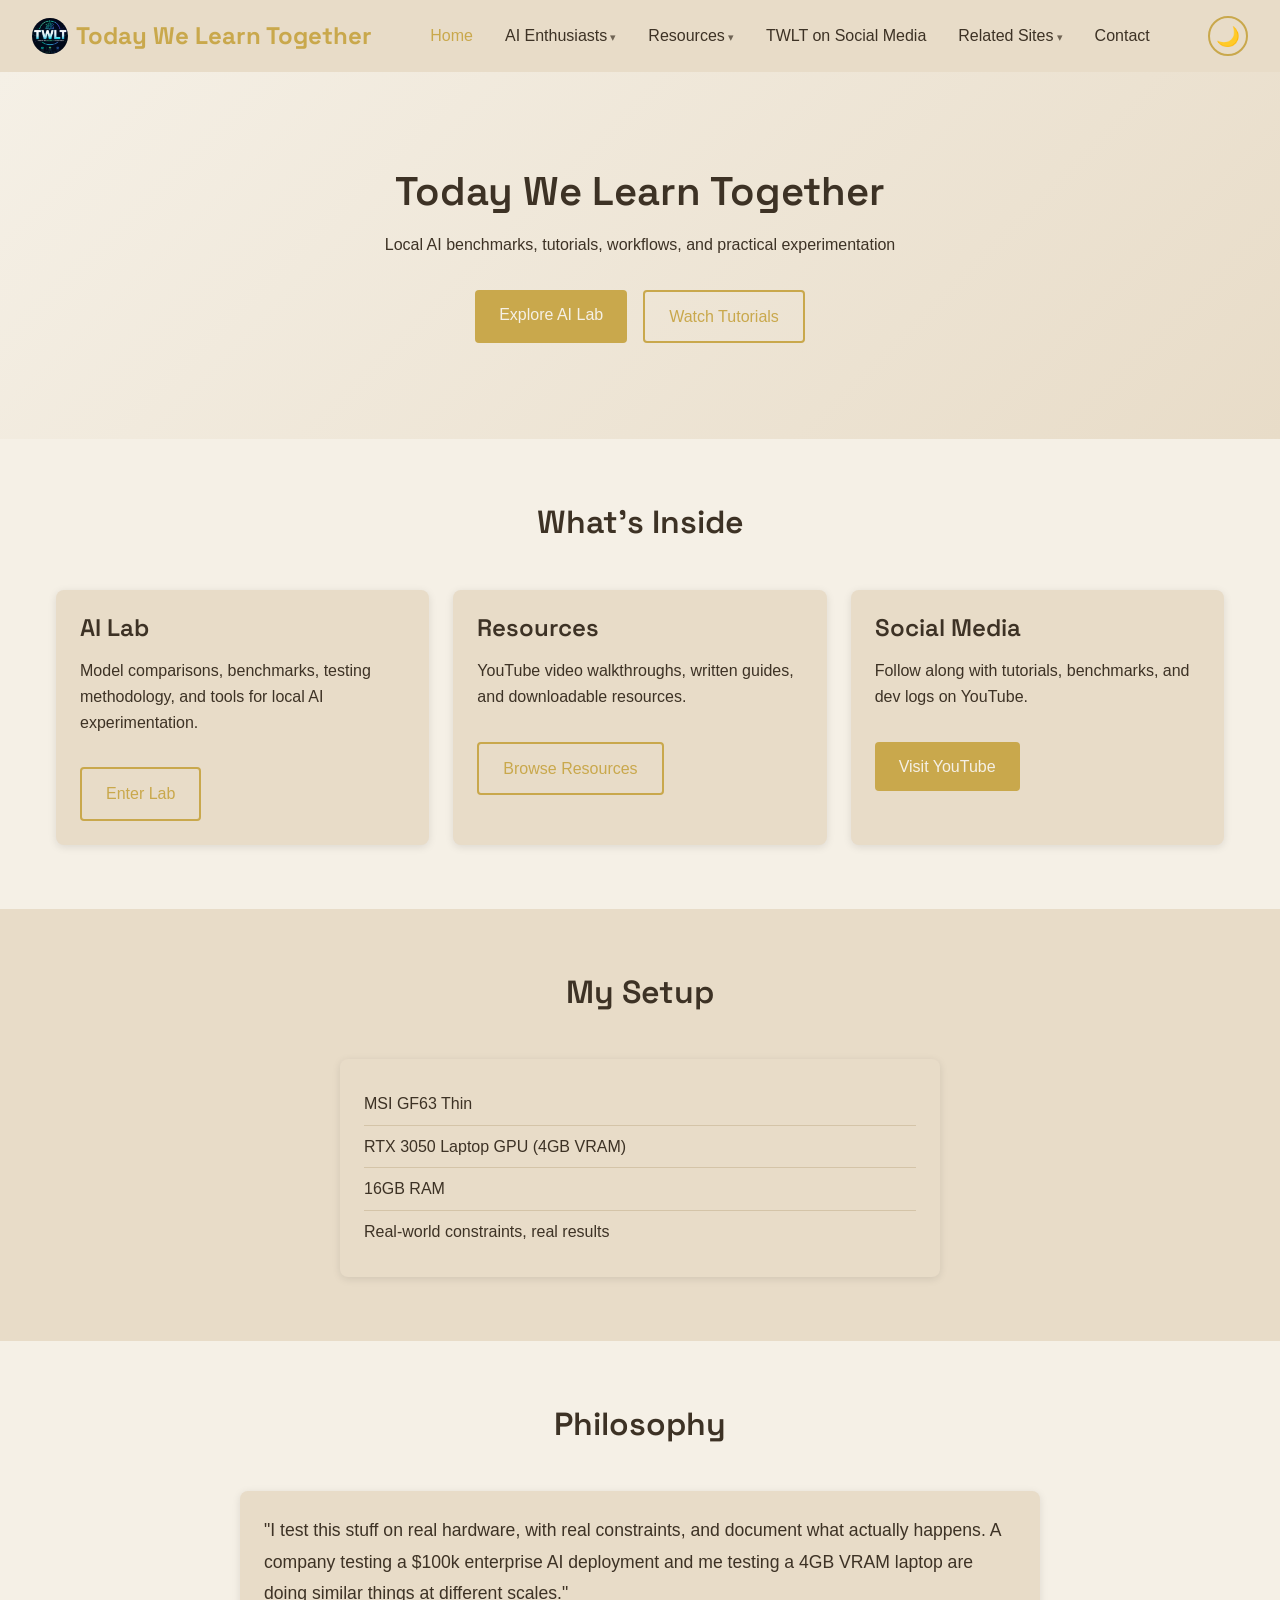
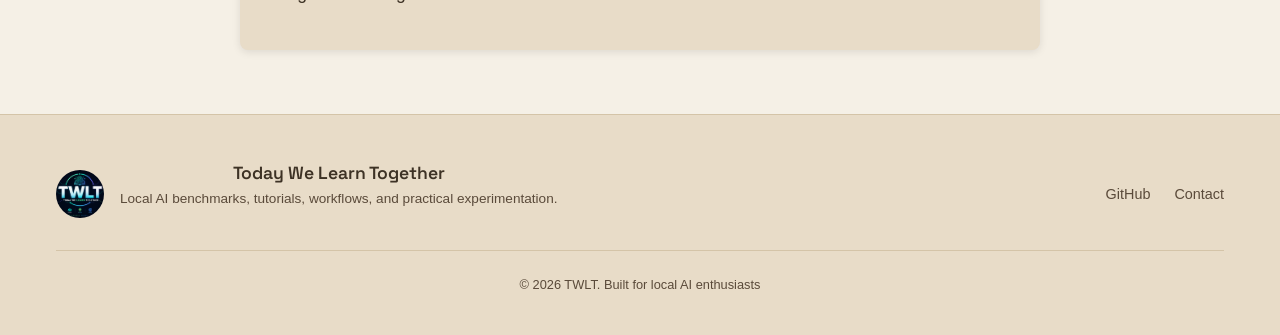
==== index.html @ fb03bf7e "First iteration" ====
<!DOCTYPE html>
<html lang="en">
<head>
    <meta charset="UTF-8">
    <meta name="viewport" content="width=device-width, initial-scale=1.0">
    <meta name="description" content="Today We Learn Together — Local AI benchmarks, tutorials, workflows, and practical experimentation.">
    <meta property="og:title" content="Today We Learn Together | Home">
    <meta property="og:description" content="Local AI benchmarks, tutorials, workflows, and practical experimentation.">
    <meta property="og:type" content="website">
    <meta name="twitter:card" content="summary_large_image">
    <meta name="twitter:title" content="Today We Learn Together | Home">
    <meta name="twitter:description" content="Local AI benchmarks, tutorials, workflows, and practical experimentation.">
    <title>Today We Learn Together | Home</title>
    <link rel="icon" type="image/x-icon" href="favicon.ico">
    <link rel="stylesheet" href="css/base.css">
    <link rel="stylesheet" href="css/themes.css">
    <link rel="stylesheet" href="css/components.css">
    <link rel="stylesheet" href="css/responsive.css">
    <link rel="stylesheet" href="css/dropdowns.css">
    <link rel="stylesheet" href="css/site.css">
</head>
<body>
    <header>
        <nav class="navbar">
            <a href="index.html" class="logo"><img src="TWLT_emblem.png" alt="" class="nav-emblem"> Today We Learn Together</a>
            <button class="nav-toggle" aria-label="Toggle navigation">
                <span></span><span></span><span></span>
            </button>
            <ul class="nav-links">
                <li><a href="index.html" class="active">Home</a></li>
                <li class="nav-item">
                    <a>AI Enthusiasts</a>
                    <ul class="dropdown-menu">
                        <li><a href="ai-lab.html">AI Lab</a></li>
                        <li><a href="ai-lab/model-comparisons.html">Model Comparisons</a></li>
                        <li><a href="ai-lab/standard-ai-evals.html">Standard AI Evals</a></li>
                        <li><a href="ai-lab/testing-methodology.html">Testing Methodology</a></li>
                        <li><a href="ai-lab/tools.html">Tools</a></li>
                    </ul>
                </li>
                <li class="nav-item">
                    <a>Resources</a>
                    <ul class="dropdown-menu">
                        <li><a href="resources/yt-walkthroughs.html">YT vid walkthroughs</a></li>
                        <li><a href="resources/guides.html">Guides w/o vids</a></li>
                        <li><a href="resources/downloads.html">Downloads</a></li>
                    </ul>
                </li>
                <li><a href="https://www.youtube.com/@TWLT-LocalAIEdition" target="_blank" rel="noopener">TWLT on Social Media</a></li>
                <li class="nav-item">
                    <a>Related Sites</a>
                    <ul class="dropdown-menu">
                        <li><a href="https://petalscroll-studios.github.io/richard-sees/index.html">Richard Sees</a></li>
                        <li><a href="https://petalscroll-studios.github.io/petalscroll-studios/index.html">Petalscroll Studios (CC's)</a></li>
                        <li><a href="other-content-creators.html">Other Content Creators</a></li>
                    </ul>
                </li>
                <li><a href="contact.html">Contact</a></li>
            </ul>
            <button class="theme-toggle" aria-label="Toggle theme">🌙</button>
        </nav>
    </header>

    <main>
        <section class="hero-featured">
            <div class="container">
                <h1>Today We Learn Together</h1>
                <p class="hero-subtitle">Local AI benchmarks, tutorials, workflows, and practical experimentation</p>
                <div class="hero-actions">
                    <a href="ai-lab.html" class="btn btn-primary">Explore AI Lab</a>
                    <a href="resources/yt-walkthroughs.html" class="btn btn-secondary">Watch Tutorials</a>
                </div>
            </div>
        </section>

        <section class="section">
            <div class="container">
                <h2 class="section-title">What's Inside</h2>
                <div class="grid-3">
                    <div class="card">
                        <h3>AI Lab</h3>
                        <p>Model comparisons, benchmarks, testing methodology, and tools for local AI experimentation.</p>
                        <a href="ai-lab.html" class="btn btn-secondary" style="margin-top: 1rem;">Enter Lab</a>
                    </div>
                    <div class="card">
                        <h3>Resources</h3>
                        <p>YouTube video walkthroughs, written guides, and downloadable resources.</p>
                        <a href="resources/yt-walkthroughs.html" class="btn btn-secondary" style="margin-top: 1rem;">Browse Resources</a>
                    </div>
                    <div class="card">
                        <h3>Social Media</h3>
                        <p>Follow along with tutorials, benchmarks, and dev logs on YouTube.</p>
                        <a href="https://www.youtube.com/@TWLT-LocalAIEdition" target="_blank" rel="noopener" class="btn btn-primary" style="margin-top: 1rem;">Visit YouTube</a>
                    </div>
                </div>
            </div>
        </section>

        <section class="section" style="background-color: var(--bg-secondary);">
            <div class="container">
                <h2 class="section-title">My Setup</h2>
                <div class="card" style="max-width: 600px; margin: 0 auto;">
                    <ul style="list-style: none; padding: 0;">
                        <li style="padding: 0.5rem 0; border-bottom: 1px solid var(--border-color);">MSI GF63 Thin</li>
                        <li style="padding: 0.5rem 0; border-bottom: 1px solid var(--border-color);">RTX 3050 Laptop GPU (4GB VRAM)</li>
                        <li style="padding: 0.5rem 0; border-bottom: 1px solid var(--border-color);">16GB RAM</li>
                        <li style="padding: 0.5rem 0;">Real-world constraints, real results</li>
                    </ul>
                </div>
            </div>
        </section>

        <section class="section">
            <div class="container">
                <h2 class="section-title">Philosophy</h2>
                <div class="card" style="max-width: 800px; margin: 0 auto;">
                    <p style="font-size: 1.1rem; line-height: 1.8;">"I test this stuff on real hardware, with real constraints, and document what actually happens. A company testing a $100k enterprise AI deployment and me testing a 4GB VRAM laptop are doing similar things at different scales."</p>
                </div>
            </div>
        </section>
    </main>

    <footer class="site-footer">
        <div class="container">
            <div class="footer-content">
                <div class="footer-brand">
                    <img src="TWLT_emblem.png" alt="TWLT emblem" class="footer-emblem">
                    <div class="footer-info">
                        <h3 class="footer-title">Today We Learn Together</h3>
                        <p class="footer-description">Local AI benchmarks, tutorials, workflows, and practical experimentation.</p>
                    </div>
                </div>
                <div class="footer-links">
                    <a href="#">GitHub</a>
                    <a href="contact.html">Contact</a>
                </div>
            </div>
            <div class="footer-bottom">
                <p>&copy; 2026 TWLT. Built for local AI enthusiasts</p>
            </div>
        </div>
    </footer>

    <script src="js/theme.js"></script>
    <script src="js/nav.js"></script>
</body>
</html>
---- css/base.css ----
/* base.css */
*, *::before, *::after {
    box-sizing: border-box;
    margin: 0;
    padding: 0;
}

html {
    font-size: 16px;
    scroll-behavior: smooth;
}

body {
    font-family: 'Inter', -apple-system, BlinkMacSystemFont, 'Segoe UI', Roboto, sans-serif;
    line-height: 1.6;
    min-height: 100vh;
    display: flex;
    flex-direction: column;
    background-color: var(--bg-primary);
    color: var(--text-primary);
}

a {
    color: var(--accent-primary);
    text-decoration: none;
    transition: color 0.3s ease;
}

a:hover {
    color: var(--accent-secondary);
}

img {
    max-width: 100%;
    height: auto;
}

.container {
    width: 100%;
    max-width: 1200px;
    margin: 0 auto;
    padding: 0 1rem;
}

/* Typography */
h1, h2, h3, h4, h5, h6 {
    font-weight: 600;
    line-height: 1.2;
    margin-bottom: 1rem;
}

h1 { font-size: 2.5rem; }
h2 { font-size: 2rem; }
h3 { font-size: 1.5rem; }
h4 { font-size: 1.25rem; }

p {
    margin-bottom: 1rem;
}

/* Navigation */
.navbar {
    display: flex;
    justify-content: space-between;
    align-items: center;
    padding: 1rem 2rem;
    background-color: var(--bg-secondary);
    position: sticky;
    top: 0;
    z-index: 100;
}

.logo {
    font-size: 1.5rem;
    font-weight: 700;
    color: var(--accent-primary);
}

.nav-links {
    display: flex;
    list-style: none;
    gap: 2rem;
}

.nav-links a {
    color: var(--text-primary);
    font-weight: 500;
}

.nav-links a:hover,
.nav-links a.active {
    color: var(--accent-primary);
}

.nav-toggle {
    display: none;
    flex-direction: column;
    gap: 5px;
    background: none;
    border: none;
    cursor: pointer;
}

.nav-toggle span {
    width: 25px;
    height: 3px;
    background-color: var(--text-primary);
    transition: 0.3s;
}

.theme-toggle {
    background: none;
    border: 2px solid var(--accent-primary);
    border-radius: 50%;
    width: 40px;
    height: 40px;
    font-size: 1.2rem;
    cursor: pointer;
    transition: all 0.3s ease;
}

.theme-toggle:hover {
    background-color: var(--accent-primary);
    color: var(--bg-primary);
}

/* Hero Section */
.hero {
    padding: 4rem 2rem;
    text-align: center;
    background: linear-gradient(135deg, var(--bg-primary), var(--bg-secondary));
}

.hero h1 {
    margin-bottom: 1rem;
}

.hero p {
    font-size: 1.25rem;
    opacity: 0.9;
}

/* Footer */
footer {
    margin-top: auto;
    padding: 2rem;
    text-align: center;
    background-color: var(--bg-secondary);
}

/* Mobile Responsive */
@media (max-width: 768px) {
    .nav-toggle {
        display: flex;
    }
    
    .nav-links {
        position: fixed;
        top: 70px;
        left: 0;
        right: 0;
        background-color: var(--bg-secondary);
        flex-direction: column;
        align-items: center;
        padding: 2rem;
        gap: 1.5rem;
        transform: translateY(-100%);
        opacity: 0;
        visibility: hidden;
        transition: all 0.3s ease;
    }
    
    .nav-links.active {
        transform: translateY(0);
        opacity: 1;
        visibility: visible;
    }
    
    h1 { font-size: 2rem; }
    h2 { font-size: 1.5rem; }
}
---- css/themes.css ----
/* themes.css */
:root {
    /* Hybrid Scroll (default for light mode) */
    --bg-primary: #f5f0e6;
    --bg-secondary: #e8dcc8;
    --accent-primary: #c9a84c;
    --accent-secondary: #b8860b;
    --text-primary: #3d3225;
    --text-secondary: #5a4a3a;
    --border-color: #d4c4a8;
    --shadow-color: rgba(0, 0, 0, 0.1);
}

[data-theme="dark"] {
    /* Dark Fantasy */
    --bg-primary: #0f0f23;
    --bg-secondary: #1a1a2e;
    --accent-primary: #9b59b6;
    --accent-secondary: #8e44ad;
    --text-primary: #e0e0e0;
    --text-secondary: #b0b0b0;
    --border-color: #3a3a5c;
    --shadow-color: rgba(0, 0, 0, 0.3);
}

@media (prefers-color-scheme: dark) {
    :root:not([data-theme="light"]) {
        --bg-primary: #0f0f23;
        --bg-secondary: #1a1a2e;
        --accent-primary: #9b59b6;
        --accent-secondary: #8e44ad;
        --text-primary: #e0e0e0;
        --text-secondary: #b0b0b0;
        --border-color: #3a3a5c;
        --shadow-color: rgba(0, 0, 0, 0.3);
    }
}
---- css/components.css ----
/* components.css */
/* Cards */
.card {
    background-color: var(--bg-secondary);
    border-radius: 8px;
    padding: 1.5rem;
    box-shadow: 0 2px 8px var(--shadow-color);
    transition: transform 0.3s ease, box-shadow 0.3s ease;
}

.card:hover {
    transform: translateY(-4px);
    box-shadow: 0 4px 16px var(--shadow-color);
}

/* Sections */
.section {
    padding: 4rem 2rem;
}

.section-title {
    text-align: center;
    margin-bottom: 3rem;
}

/* Grid layouts */
.grid-2 {
    display: grid;
    grid-template-columns: repeat(auto-fit, minmax(300px, 1fr));
    gap: 2rem;
}

.grid-3 {
    display: grid;
    grid-template-columns: repeat(auto-fit, minmax(250px, 1fr));
    gap: 1.5rem;
}

/* Buttons */
.btn {
    display: inline-block;
    padding: 0.75rem 1.5rem;
    border-radius: 4px;
    font-weight: 500;
    text-align: center;
    transition: all 0.3s ease;
    cursor: pointer;
}

.btn-primary {
    background-color: var(--accent-primary);
    color: var(--bg-primary);
    border: none;
}

.btn-primary:hover {
    background-color: var(--accent-secondary);
    color: var(--bg-primary);
}

.btn-secondary {
    background-color: transparent;
    color: var(--accent-primary);
    border: 2px solid var(--accent-primary);
}

.btn-secondary:hover {
    background-color: var(--accent-primary);
    color: var(--bg-primary);
}

/* Hero variants */
.hero-featured {
    padding: 6rem 2rem;
    text-align: center;
    background: linear-gradient(135deg, var(--bg-primary) 0%, var(--bg-secondary) 100%);
    position: relative;
    overflow: hidden;
}

.hero-actions {
    display: flex;
    gap: 1rem;
    justify-content: center;
    margin-top: 2rem;
}

/* Featured game card */
.featured-game {
    display: grid;
    grid-template-columns: 1fr 1fr;
    gap: 3rem;
    align-items: center;
    padding: 3rem;
}

@media (max-width: 768px) {
    .featured-game {
        grid-template-columns: 1fr;
        text-align: center;
    }
}

/* Stats */
.stats {
    display: flex;
    justify-content: center;
    gap: 3rem;
    flex-wrap: wrap;
    padding: 2rem;
}

.stat {
    text-align: center;
}

.stat-number {
    font-size: 2.5rem;
    font-weight: 700;
    color: var(--accent-primary);
}

.stat-label {
    font-size: 0.9rem;
    color: var(--text-secondary);
    text-transform: uppercase;
    letter-spacing: 1px;
}

/* Social links */
.social-links {
    display: flex;
    justify-content: center;
    gap: 1.5rem;
    margin-top: 2rem;
}

.social-links a {
    display: flex;
    align-items: center;
    justify-content: center;
    width: 50px;
    height: 50px;
    border-radius: 50%;
    background-color: var(--bg-secondary);
    color: var(--text-primary);
    font-size: 1.5rem;
    transition: all 0.3s ease;
}

.social-links a:hover {
    background-color: var(--accent-primary);
    color: var(--bg-primary);
    transform: scale(1.1);
}

/* Footer */
.site-footer {
    margin-top: auto;
    padding: 3rem 0 1.5rem;
    border-top: 1px solid var(--border-color);
    background-color: var(--bg-secondary);
}

.footer-content {
    display: flex;
    justify-content: space-between;
    align-items: center;
    flex-wrap: wrap;
    gap: 2rem;
    margin-bottom: 1.5rem;
}

.footer-brand {
    display: flex;
    align-items: center;
    gap: 1rem;
}

.footer-emblem {
    width: 48px;
    height: 48px;
    border-radius: 50%;
    object-fit: cover;
}

.footer-title {
    font-size: 1.1rem;
    margin-bottom: 0.25rem;
}

.footer-description {
    font-size: 0.85rem;
    color: var(--text-secondary);
}

.footer-links {
    display: flex;
    gap: 1.5rem;
}

.footer-links a {
    color: var(--text-secondary);
    font-size: 0.9rem;
}

.footer-links a:hover {
    color: var(--accent-primary);
}

.footer-bottom {
    text-align: center;
    padding-top: 1.5rem;
    border-top: 1px solid var(--border-color);
    font-size: 0.8rem;
    color: var(--text-secondary);
}

@media (max-width: 768px) {
    .footer-content {
        flex-direction: column;
        text-align: center;
    }
    .footer-brand {
        flex-direction: column;
    }
}
---- css/responsive.css ----
/* responsive.css */

/* Tablet */
@media (max-width: 992px) {
    .featured-game {
        grid-template-columns: 1fr;
        text-align: center;
    }
    
    .stats {
        gap: 2rem;
    }
    
    .game-info {
        grid-template-columns: 1fr;
    }
}

/* Mobile */
@media (max-width: 768px) {
    h1 { font-size: 2rem; }
    h2 { font-size: 1.5rem; }
    
    .section {
        padding: 3rem 1rem;
    }
    
    .hero-featured {
        padding: 4rem 1rem;
    }
    
    .grid-2, .grid-3 {
        grid-template-columns: 1fr;
    }
}

/* Small Mobile */
@media (max-width: 480px) {
    .navbar {
        padding: 1rem;
    }
    
    .logo {
        font-size: 1.25rem;
    }
    
    .btn {
        padding: 0.5rem 1rem;
        font-size: 0.9rem;
    }
    
    .hero h1 {
        font-size: 1.75rem;
    }
    
    .hero p {
        font-size: 1rem;
    }
    
    .social-links a {
        width: 40px;
        height: 40px;
        font-size: 1.2rem;
    }
    
    .featured-game {
        padding: 1.5rem;
    }
}
---- css/dropdowns.css ----
/* dropdowns.css - Navigation dropdown styles */

/* Dropdown container */
.nav-item {
    position: relative;
}

/* Dropdown toggle - items with dropdowns */
.nav-item > a::after {
    content: ' ▾';
    font-size: 0.7em;
    opacity: 0.7;
}

/* Dropdown menu */
.dropdown-menu {
    display: none;
    position: absolute;
    top: 100%;
    left: 0;
    min-width: 200px;
    background: var(--bg-secondary);
    border-radius: 4px;
    box-shadow: 0 4px 16px var(--shadow-color);
    z-index: 1000;
    list-style: none;
    padding: 0.5rem 0;
    margin: 0;
}

/* Show dropdown on hover/focus */
.nav-item:hover > .dropdown-menu,
.nav-item:focus-within > .dropdown-menu {
    display: block;
}

/* Dropdown items */
.dropdown-menu li a {
    display: block;
    padding: 0.75rem 1.5rem;
    color: var(--text-primary);
    text-decoration: none;
    transition: background 0.2s ease;
}

.dropdown-menu li a:hover {
    background: var(--bg-primary);
    color: var(--accent-primary);
}

/* Mobile adjustments */
@media (max-width: 768px) {
    .dropdown-menu {
        position: static;
        box-shadow: none;
        background: var(--bg-primary);
        padding-left: 1rem;
    }

    .nav-item > a::after {
        content: ' +';
    }

    .nav-item.open > a::after {
        content: ' −';
    }

    .nav-item.open > .dropdown-menu {
        display: block;
    }
}
---- css/site.css ----
/* site.css — TWLT specific */
@import url('https://fonts.googleapis.com/css2?family=Space+Grotesk:wght@400;500;600;700&display=swap');

h1, h2, h3, h4, h5, h6 {
    font-family: 'Space Grotesk', sans-serif;
}

.logo {
    font-family: 'Space Grotesk', sans-serif;
}

/* Nav emblem styling */
.logo {
    display: flex;
    align-items: center;
    gap: 0.5rem;
}

.nav-emblem {
    width: 36px;
    height: 36px;
    border-radius: 50%;
    object-fit: cover;
}
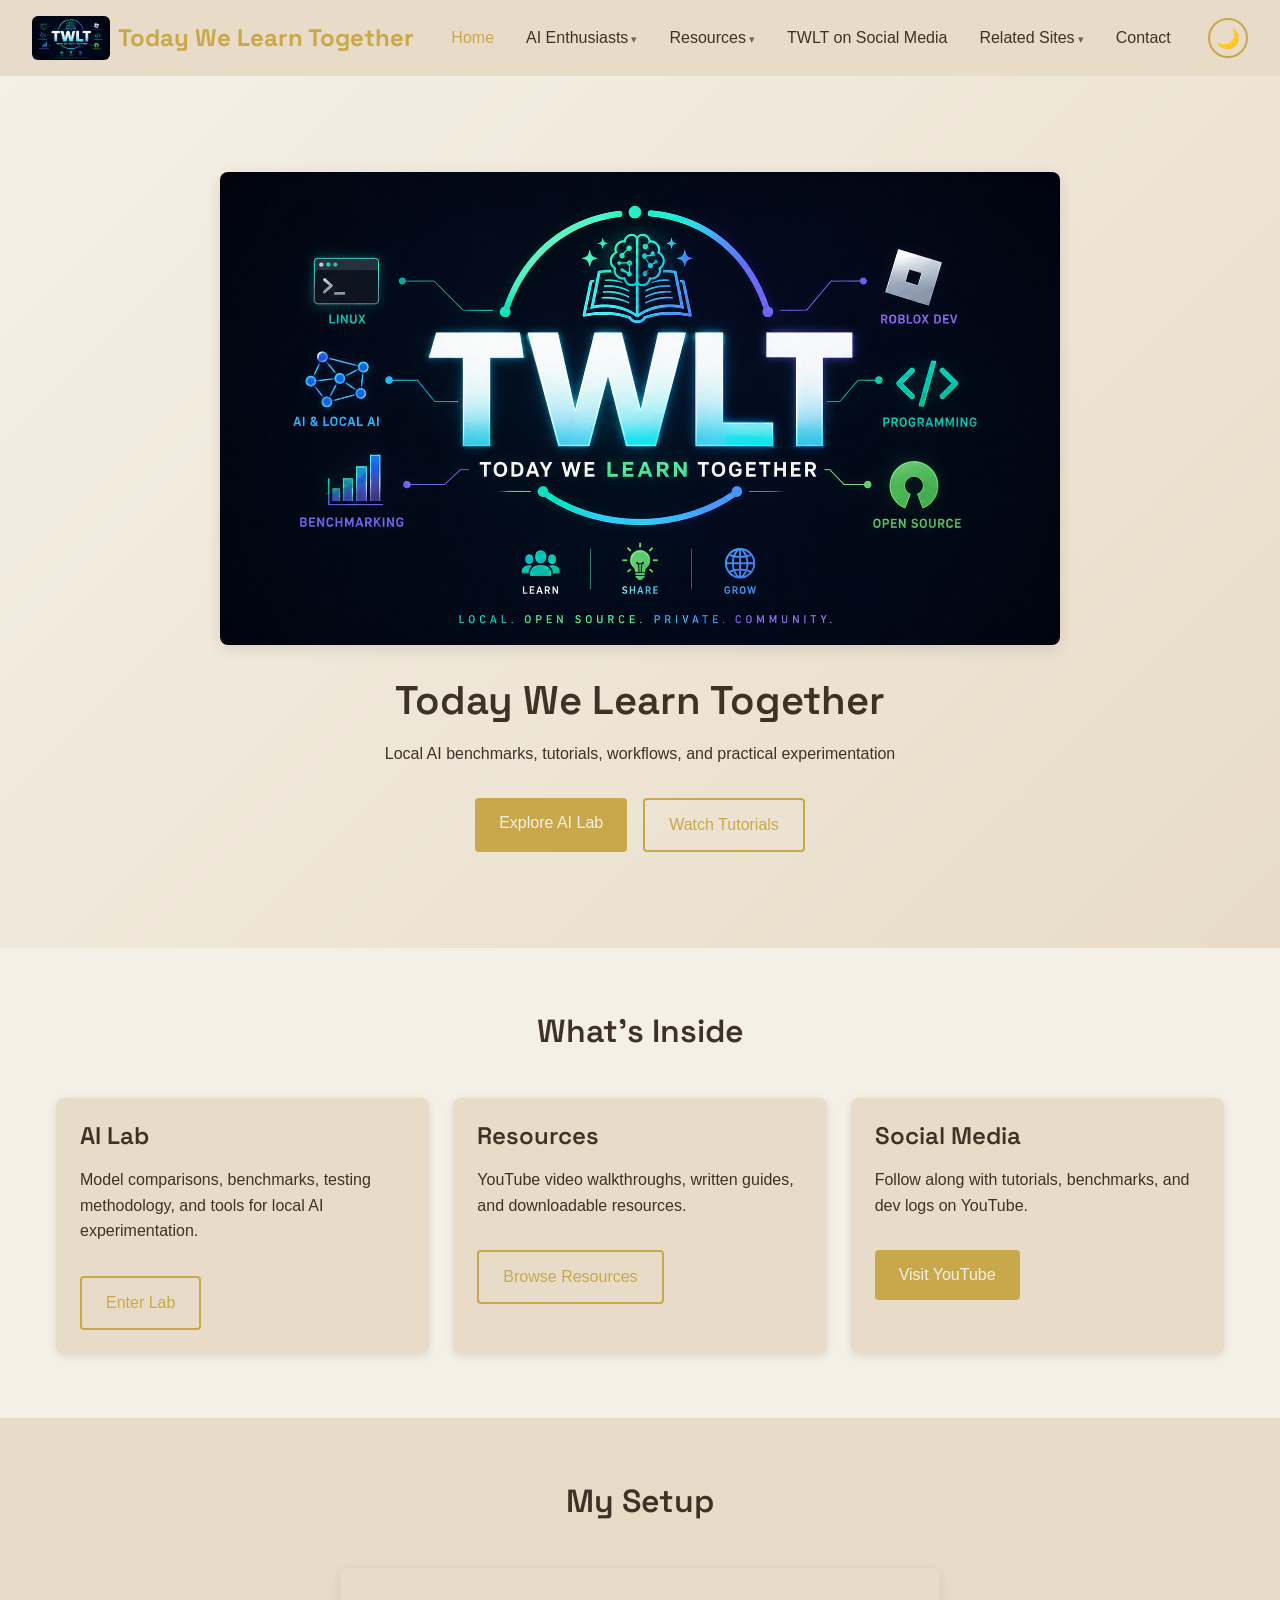
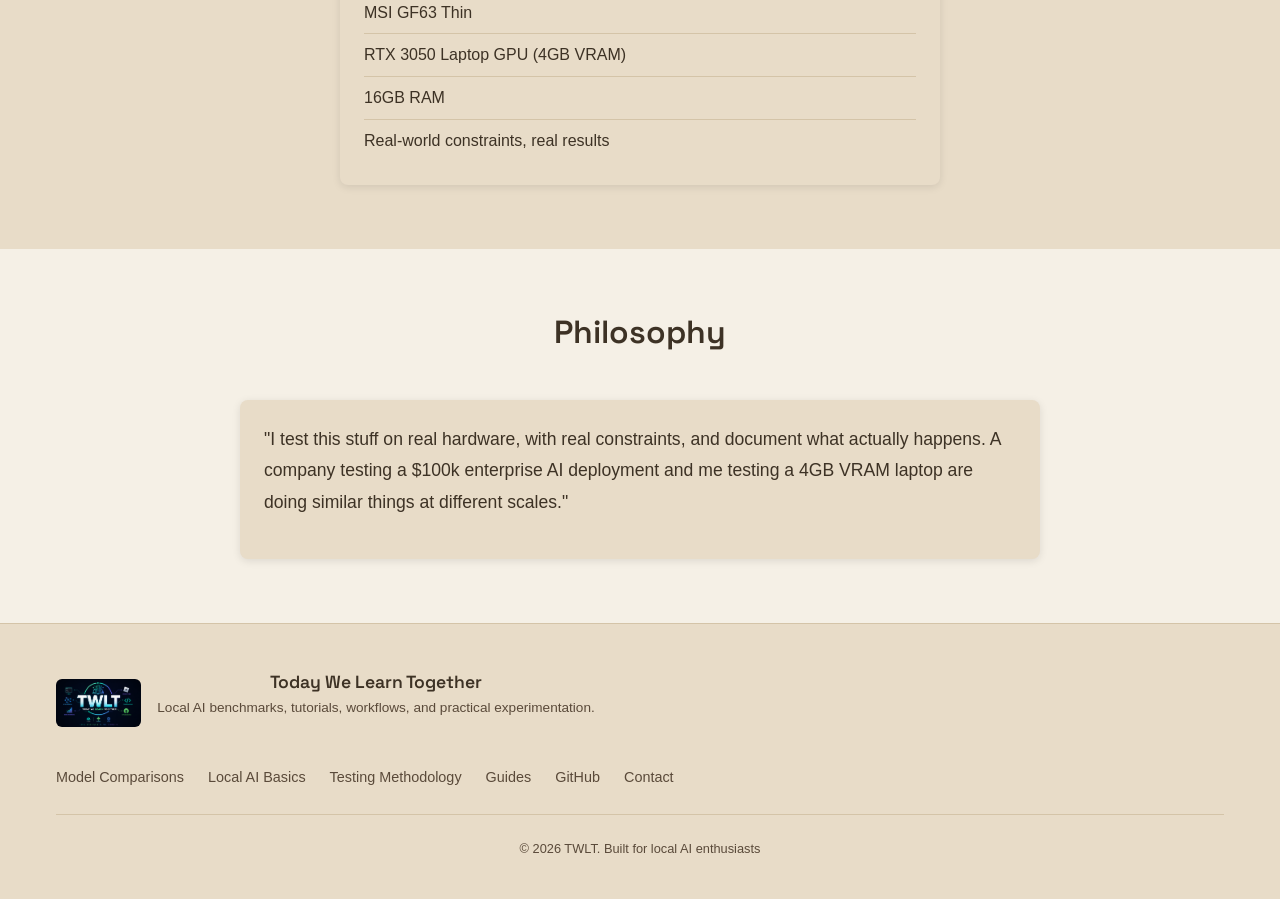
==== commit e6d6ccd6: "Add local AI basics and homepage banner polish" ====
--- a/index.html
+++ b/index.html
@@ -7,6 +7,7 @@
     <meta property="og:title" content="Today We Learn Together | Home">
     <meta property="og:description" content="Local AI benchmarks, tutorials, workflows, and practical experimentation.">
     <meta property="og:type" content="website">
+    <meta property="og:image" content="https://twlt-today-we-learn-together.github.io/mainsite/TWLT_emblem.png">
     <meta name="twitter:card" content="summary_large_image">
     <meta name="twitter:title" content="Today We Learn Together | Home">
     <meta name="twitter:description" content="Local AI benchmarks, tutorials, workflows, and practical experimentation.">
@@ -33,6 +34,7 @@
                     <ul class="dropdown-menu">
                         <li><a href="ai-lab.html">AI Lab</a></li>
                         <li><a href="ai-lab/model-comparisons.html">Model Comparisons</a></li>
+                        <li><a href="ai-lab/local-ai-basics.html">Local AI Basics</a></li>
                         <li><a href="ai-lab/standard-ai-evals.html">Standard AI Evals</a></li>
                         <li><a href="ai-lab/testing-methodology.html">Testing Methodology</a></li>
                         <li><a href="ai-lab/tools.html">Tools</a></li>
@@ -50,8 +52,8 @@
                 <li class="nav-item">
                     <a>Related Sites</a>
                     <ul class="dropdown-menu">
-                        <li><a href="https://petalscroll-studios.github.io/richard-sees/index.html">Richard Sees</a></li>
-                        <li><a href="https://petalscroll-studios.github.io/petalscroll-studios/index.html">Petalscroll Studios (CC's)</a></li>
+                        <li><a href="https://richard-sees.github.io/mainsite/index.html">Richard Sees</a></li>
+                        <li><a href="https://petalscroll-studios.github.io/mainsite/index.html">PetalScroll Studios (CC's)</a></li>
                         <li><a href="other-content-creators.html">Other Content Creators</a></li>
                     </ul>
                 </li>
@@ -64,6 +66,7 @@
     <main>
         <section class="hero-featured">
             <div class="container">
+                <img src="TWLT_emblem.png" alt="Today We Learn Together banner" class="hero-brand-media hero-brand-media--wide">
                 <h1>Today We Learn Together</h1>
                 <p class="hero-subtitle">Local AI benchmarks, tutorials, workflows, and practical experimentation</p>
                 <div class="hero-actions">
@@ -131,7 +134,11 @@
                     </div>
                 </div>
                 <div class="footer-links">
-                    <a href="#">GitHub</a>
+                    <a href="ai-lab/model-comparisons.html">Model Comparisons</a>
+                    <a href="ai-lab/local-ai-basics.html">Local AI Basics</a>
+                    <a href="ai-lab/testing-methodology.html">Testing Methodology</a>
+                    <a href="resources/guides.html">Guides</a>
+                    <a href="https://github.com/twlt-today-we-learn-together">GitHub</a>
                     <a href="contact.html">Contact</a>
                 </div>
             </div>
--- a/css/base.css
+++ b/css/base.css
@@ -179,3 +179,11 @@
     h1 { font-size: 2rem; }
     h2 { font-size: 1.5rem; }
 }
+
+/* Keyboard focus visibility (2026-07-09 polish pass — this file is
+   shared: keep byte-identical across all three sites) */
+a:focus-visible,
+button:focus-visible {
+    outline: 2px solid currentColor;
+    outline-offset: 2px;
+}
--- a/css/components.css
+++ b/css/components.css
@@ -78,6 +78,31 @@
     overflow: hidden;
 }
 
+.hero-brand-media {
+    display: block;
+    height: auto;
+    object-fit: contain;
+    margin: 0 auto 2rem;
+}
+
+.hero-brand-media--wide {
+    width: 100%;
+    max-width: 840px;
+    border-radius: 8px;
+    background-color: var(--bg-secondary);
+    box-shadow: 0 4px 16px var(--shadow-color);
+}
+
+.hero-brand-media--emblem {
+    width: min(100%, 390px);
+    max-width: 390px;
+    padding: 1rem;
+    border: 1px solid var(--border-color);
+    border-radius: 8px;
+    background-color: var(--bg-secondary);
+    box-shadow: 0 4px 16px var(--shadow-color);
+}
+
 .hero-actions {
     display: flex;
     gap: 1rem;
@@ -95,6 +120,10 @@
 }
 
 @media (max-width: 768px) {
+    .hero-brand-media--emblem {
+        padding: 0.75rem;
+    }
+
     .featured-game {
         grid-template-columns: 1fr;
         text-align: center;
--- a/css/site.css
+++ b/css/site.css
@@ -17,8 +17,21 @@
 }
 
 .nav-emblem {
-    width: 36px;
-    height: 36px;
-    border-radius: 50%;
-    object-fit: cover;
+    /* The TWLT emblem is a wide banner (~16:9): a circular crop
+       shows only an unreadable center sliver. Show the full wordmark
+       at nav height with softened corners instead. */
+    width: auto;
+    height: 44px;
+    max-width: 88px;
+    border-radius: 6px;
+    object-fit: contain;
 }
+
+/* Same banner-shape problem in the footer: override the shared
+   48px circle (components.css) with a full-width treatment. */
+.footer-emblem {
+    width: auto;
+    height: 48px;
+    border-radius: 6px;
+    object-fit: contain;
+}
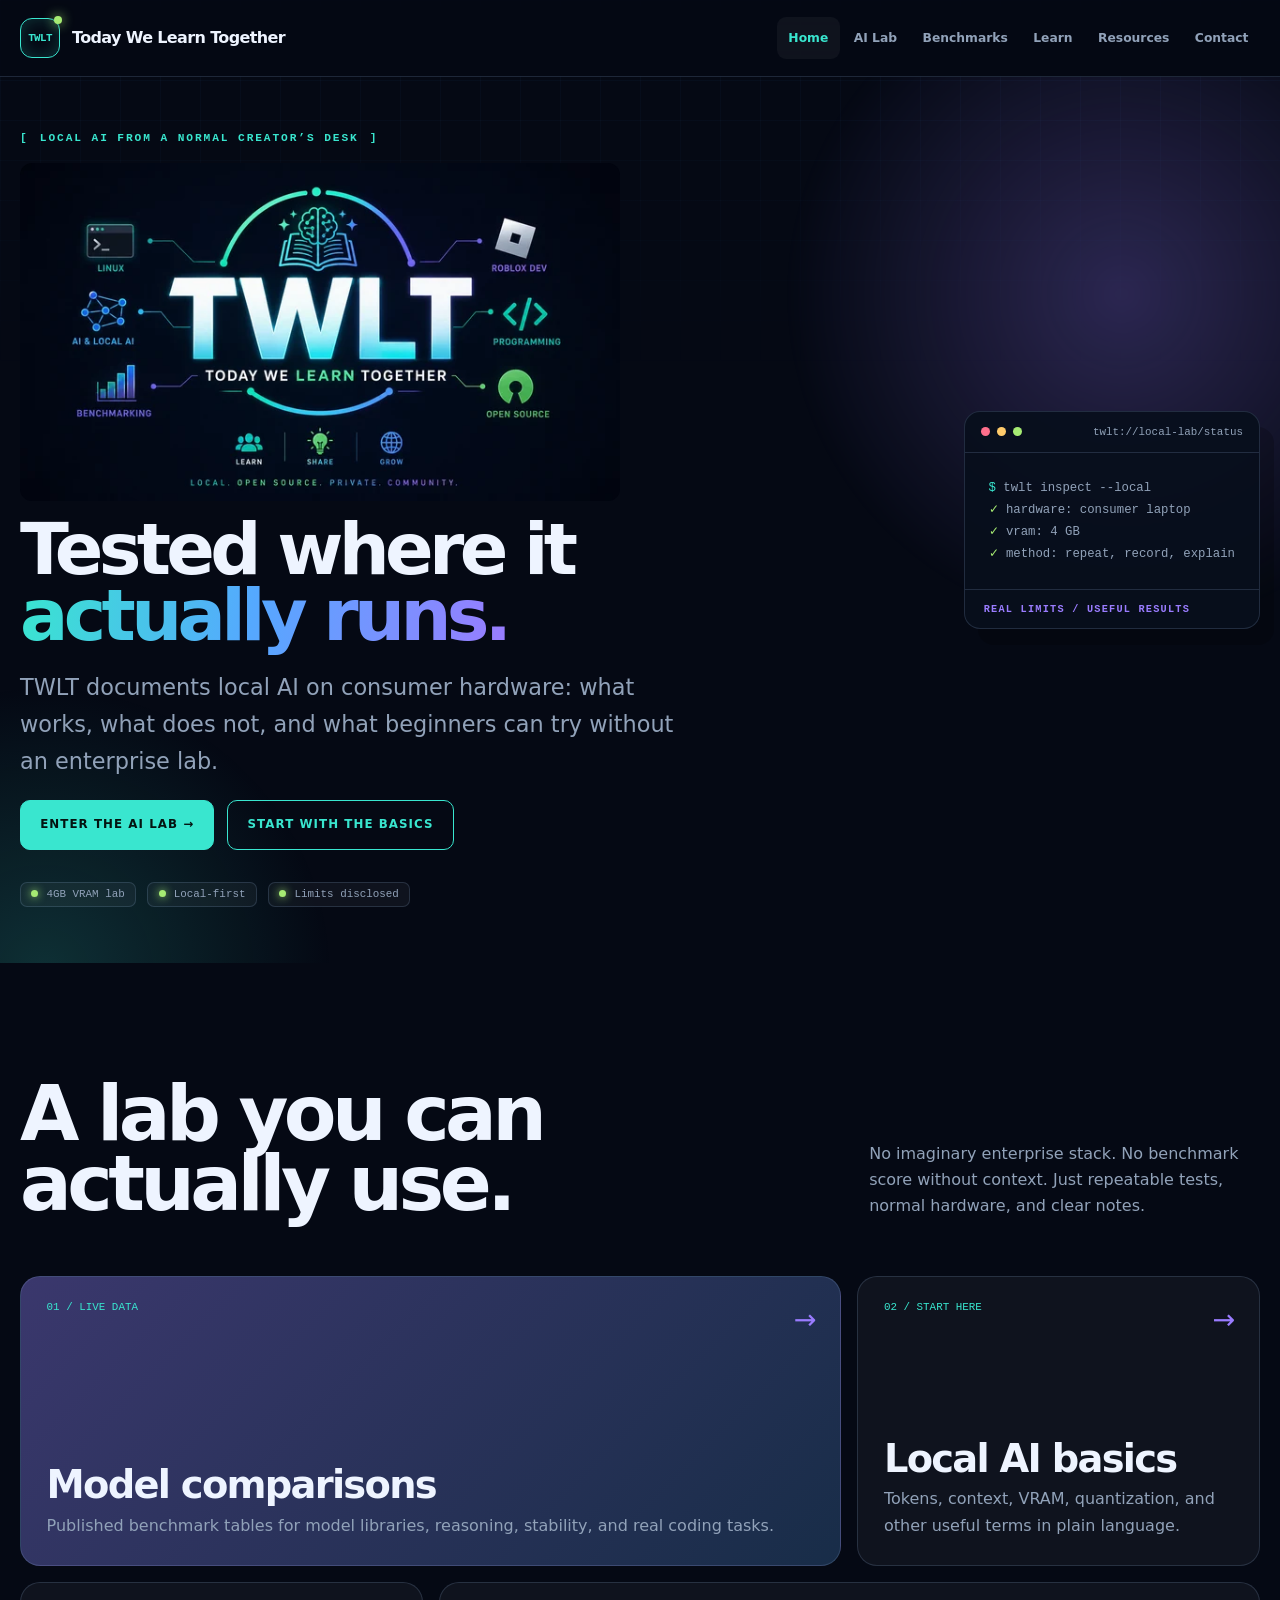
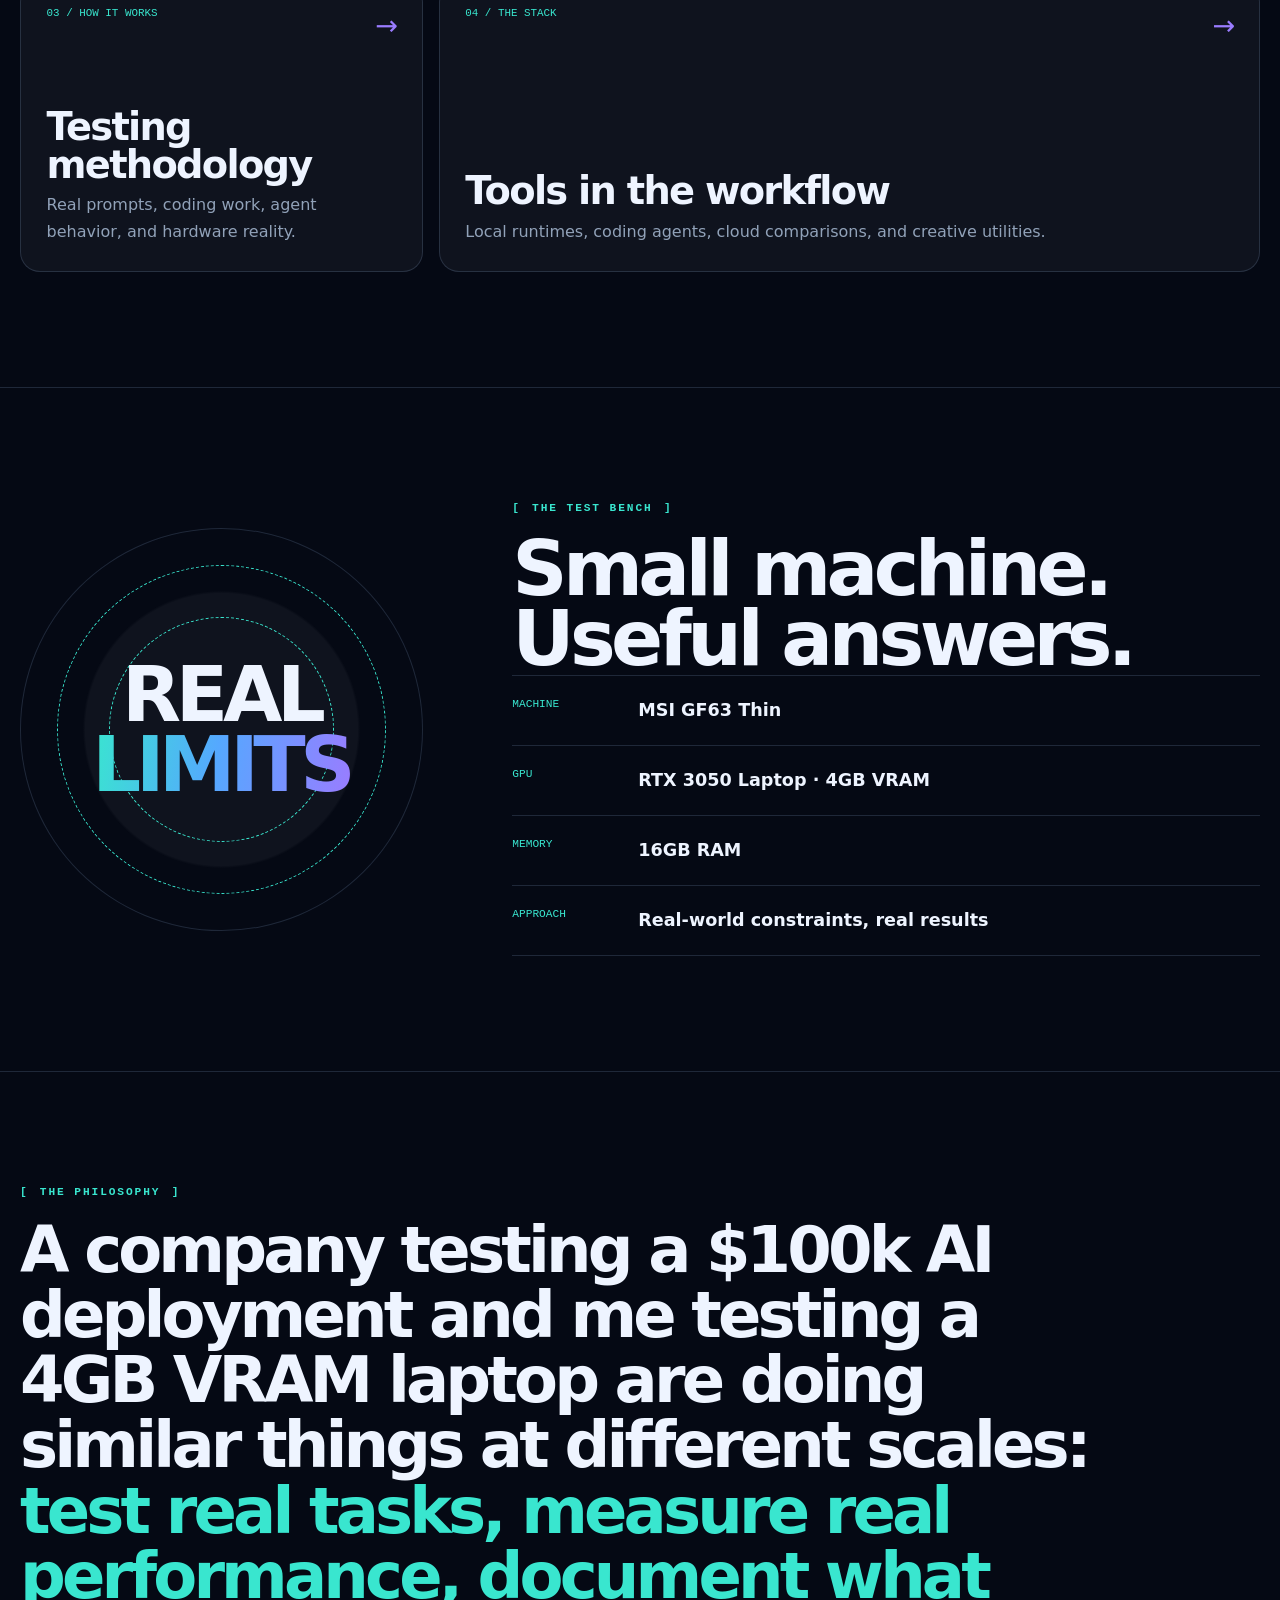
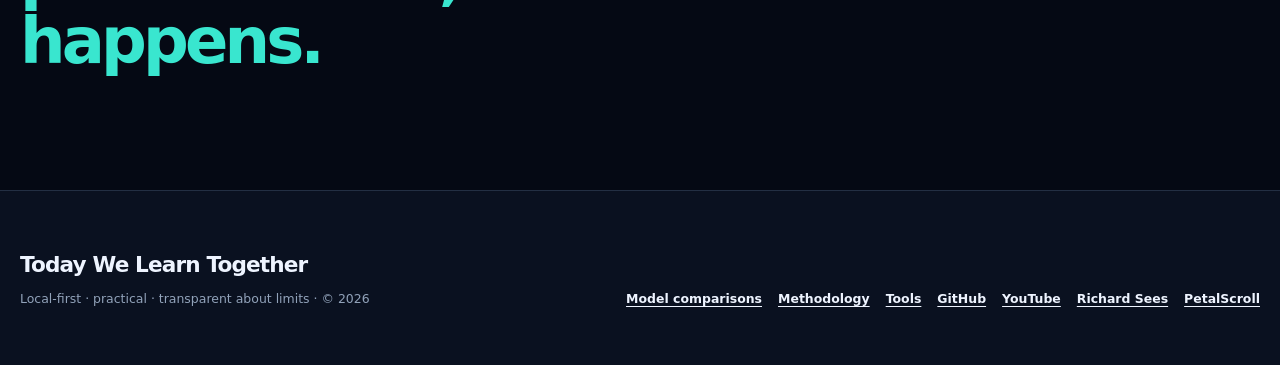
==== commit 9ebaaebc: "Finalize website redesign" ====
--- a/index.html
+++ b/index.html
@@ -1,154 +1,40 @@
-<!DOCTYPE html>
-<html lang="en">
-<head>
-    <meta charset="UTF-8">
-    <meta name="viewport" content="width=device-width, initial-scale=1.0">
-    <meta name="description" content="Today We Learn Together — Local AI benchmarks, tutorials, workflows, and practical experimentation.">
-    <meta property="og:title" content="Today We Learn Together | Home">
-    <meta property="og:description" content="Local AI benchmarks, tutorials, workflows, and practical experimentation.">
+<!doctype html>
+<html lang="en"><head><meta charset="utf-8"><meta name="viewport" content="width=device-width, initial-scale=1"><meta name="description" content="Today We Learn Together — local AI benchmarks, tutorials, workflows, and practical experimentation.">
+    <!-- SOCIAL-METADATA:START -->
+    <link rel="canonical" href="https://twlt-today-we-learn-together.github.io/mainsite/">
+    <meta property="og:title" content="Today We Learn Together — Local AI in the Real World">
+    <meta property="og:description" content="Today We Learn Together — local AI benchmarks, tutorials, workflows, and practical experimentation.">
     <meta property="og:type" content="website">
-    <meta property="og:image" content="https://twlt-today-we-learn-together.github.io/mainsite/TWLT_emblem.png">
+    <meta property="og:url" content="https://twlt-today-we-learn-together.github.io/mainsite/">
+    <meta property="og:image" content="https://twlt-today-we-learn-together.github.io/mainsite/assets/share-card.webp">
+    <meta property="og:image:width" content="1200">
+    <meta property="og:image:height" content="630">
+    <meta property="og:image:alt" content="Today We Learn Together — practical local AI on real consumer hardware">
     <meta name="twitter:card" content="summary_large_image">
-    <meta name="twitter:title" content="Today We Learn Together | Home">
-    <meta name="twitter:description" content="Local AI benchmarks, tutorials, workflows, and practical experimentation.">
-    <title>Today We Learn Together | Home</title>
-    <link rel="icon" type="image/x-icon" href="favicon.ico">
-    <link rel="stylesheet" href="css/base.css">
-    <link rel="stylesheet" href="css/themes.css">
-    <link rel="stylesheet" href="css/components.css">
-    <link rel="stylesheet" href="css/responsive.css">
-    <link rel="stylesheet" href="css/dropdowns.css">
-    <link rel="stylesheet" href="css/site.css">
-</head>
-<body>
-    <header>
-        <nav class="navbar">
-            <a href="index.html" class="logo"><img src="TWLT_emblem.png" alt="" class="nav-emblem"> Today We Learn Together</a>
-            <button class="nav-toggle" aria-label="Toggle navigation">
+    <meta name="twitter:title" content="Today We Learn Together — Local AI in the Real World">
+    <meta name="twitter:description" content="Today We Learn Together — local AI benchmarks, tutorials, workflows, and practical experimentation.">
+    <meta name="twitter:image" content="https://twlt-today-we-learn-together.github.io/mainsite/assets/share-card.webp">
+    <meta name="twitter:image:alt" content="Today We Learn Together — practical local AI on real consumer hardware">
+    <!-- SOCIAL-METADATA:END --><title>Today We Learn Together — Local AI in the Real World</title><link rel="icon" href="favicon.ico"><link rel="stylesheet" href="css/site.css"></head><body data-page="home" data-root="."><a class="skip-link" href="#main">Skip to content</a><!-- STATIC-SHELL:HEADER:START -->
+    <header class="site-header">
+        <nav class="shell nav" aria-label="Primary navigation">
+            <a class="brand" href="./index.html" aria-label="Today We Learn Together home"><span class="brand-mark" aria-hidden="true">TWLT</span><span>Today We Learn Together</span></a>
+            <button class="nav-toggle" type="button" aria-expanded="false" aria-controls="site-nav" aria-label="Open navigation">
                 <span></span><span></span><span></span>
             </button>
-            <ul class="nav-links">
-                <li><a href="index.html" class="active">Home</a></li>
-                <li class="nav-item">
-                    <a>AI Enthusiasts</a>
-                    <ul class="dropdown-menu">
-                        <li><a href="ai-lab.html">AI Lab</a></li>
-                        <li><a href="ai-lab/model-comparisons.html">Model Comparisons</a></li>
-                        <li><a href="ai-lab/local-ai-basics.html">Local AI Basics</a></li>
-                        <li><a href="ai-lab/standard-ai-evals.html">Standard AI Evals</a></li>
-                        <li><a href="ai-lab/testing-methodology.html">Testing Methodology</a></li>
-                        <li><a href="ai-lab/tools.html">Tools</a></li>
-                    </ul>
-                </li>
-                <li class="nav-item">
-                    <a>Resources</a>
-                    <ul class="dropdown-menu">
-                        <li><a href="resources/yt-walkthroughs.html">YT vid walkthroughs</a></li>
-                        <li><a href="resources/guides.html">Guides w/o vids</a></li>
-                        <li><a href="resources/downloads.html">Downloads</a></li>
-                    </ul>
-                </li>
-                <li><a href="https://www.youtube.com/@TWLT-LocalAIEdition" target="_blank" rel="noopener">TWLT on Social Media</a></li>
-                <li class="nav-item">
-                    <a>Related Sites</a>
-                    <ul class="dropdown-menu">
-                        <li><a href="https://richard-sees.github.io/mainsite/index.html">Richard Sees</a></li>
-                        <li><a href="https://petalscroll-studios.github.io/mainsite/index.html">PetalScroll Studios (CC's)</a></li>
-                        <li><a href="other-content-creators.html">Other Content Creators</a></li>
-                    </ul>
-                </li>
-                <li><a href="contact.html">Contact</a></li>
-            </ul>
-            <button class="theme-toggle" aria-label="Toggle theme">🌙</button>
+            <ul class="nav-links" id="site-nav"><li><a href="./index.html" aria-current="page">Home</a></li><li><a href="./ai-lab.html">AI Lab</a></li><li><a href="./ai-lab/model-comparisons.html">Benchmarks</a></li><li><a href="./ai-lab/local-ai-basics.html">Learn</a></li><li><a href="./resources/yt-walkthroughs.html">Resources</a></li><li><a href="./contact.html">Contact</a></li></ul>
         </nav>
     </header>
-
-    <main>
-        <section class="hero-featured">
-            <div class="container">
-                <img src="TWLT_emblem.png" alt="Today We Learn Together banner" class="hero-brand-media hero-brand-media--wide">
-                <h1>Today We Learn Together</h1>
-                <p class="hero-subtitle">Local AI benchmarks, tutorials, workflows, and practical experimentation</p>
-                <div class="hero-actions">
-                    <a href="ai-lab.html" class="btn btn-primary">Explore AI Lab</a>
-                    <a href="resources/yt-walkthroughs.html" class="btn btn-secondary">Watch Tutorials</a>
-                </div>
-            </div>
-        </section>
-
-        <section class="section">
-            <div class="container">
-                <h2 class="section-title">What's Inside</h2>
-                <div class="grid-3">
-                    <div class="card">
-                        <h3>AI Lab</h3>
-                        <p>Model comparisons, benchmarks, testing methodology, and tools for local AI experimentation.</p>
-                        <a href="ai-lab.html" class="btn btn-secondary" style="margin-top: 1rem;">Enter Lab</a>
-                    </div>
-                    <div class="card">
-                        <h3>Resources</h3>
-                        <p>YouTube video walkthroughs, written guides, and downloadable resources.</p>
-                        <a href="resources/yt-walkthroughs.html" class="btn btn-secondary" style="margin-top: 1rem;">Browse Resources</a>
-                    </div>
-                    <div class="card">
-                        <h3>Social Media</h3>
-                        <p>Follow along with tutorials, benchmarks, and dev logs on YouTube.</p>
-                        <a href="https://www.youtube.com/@TWLT-LocalAIEdition" target="_blank" rel="noopener" class="btn btn-primary" style="margin-top: 1rem;">Visit YouTube</a>
-                    </div>
-                </div>
-            </div>
-        </section>
-
-        <section class="section" style="background-color: var(--bg-secondary);">
-            <div class="container">
-                <h2 class="section-title">My Setup</h2>
-                <div class="card" style="max-width: 600px; margin: 0 auto;">
-                    <ul style="list-style: none; padding: 0;">
-                        <li style="padding: 0.5rem 0; border-bottom: 1px solid var(--border-color);">MSI GF63 Thin</li>
-                        <li style="padding: 0.5rem 0; border-bottom: 1px solid var(--border-color);">RTX 3050 Laptop GPU (4GB VRAM)</li>
-                        <li style="padding: 0.5rem 0; border-bottom: 1px solid var(--border-color);">16GB RAM</li>
-                        <li style="padding: 0.5rem 0;">Real-world constraints, real results</li>
-                    </ul>
-                </div>
-            </div>
-        </section>
-
-        <section class="section">
-            <div class="container">
-                <h2 class="section-title">Philosophy</h2>
-                <div class="card" style="max-width: 800px; margin: 0 auto;">
-                    <p style="font-size: 1.1rem; line-height: 1.8;">"I test this stuff on real hardware, with real constraints, and document what actually happens. A company testing a $100k enterprise AI deployment and me testing a 4GB VRAM laptop are doing similar things at different scales."</p>
-                </div>
-            </div>
-        </section>
-    </main>
-
+    <!-- STATIC-SHELL:HEADER:END --><main id="main">
+<section class="hero"><div class="shell hero-grid"><div class="reveal"><p class="kicker">Local AI from a normal creator’s desk</p><img class="twlt-official-logo" src="assets/twlt-emblem-640.webp" srcset="assets/twlt-emblem-640.webp 640w, assets/twlt-emblem-1000.webp 1000w" sizes="(max-width: 620px) calc(100vw - 28px), (max-width: 920px) calc(100vw - 40px), 600px" width="640" height="360" alt="TWLT — Today We Learn Together official logo" fetchpriority="high" decoding="async"><h1 class="display hero-headline">Tested where it <span class="gradient-text">actually runs.</span></h1><p class="lede">TWLT documents local AI on consumer hardware: what works, what does not, and what beginners can try without an enterprise lab.</p><div class="hero-actions"><a class="button" href="ai-lab.html">Enter the AI Lab →</a><a class="button secondary" href="ai-lab/local-ai-basics.html">Start with the basics</a></div><div class="status-strip"><span class="status">4GB VRAM lab</span><span class="status">Local-first</span><span class="status">Limits disclosed</span></div></div><div class="compact-terminal reveal" aria-label="Example local AI test status"><div class="window-bar"><i></i><i></i><i></i><span class="window-title">twlt://local-lab/status</span></div><div class="terminal"><p><span class="prompt">$</span> twlt inspect --local</p><p><span class="ok">✓</span> hardware: consumer laptop</p><p><span class="ok">✓</span> vram: 4 GB</p><p><span class="ok">✓</span> method: repeat, record, explain</p></div></div></div></section>
+<section class="section"><div class="shell"><div class="section-intro reveal"><h2 class="section-title">A lab you can<br>actually use.</h2><p>No imaginary enterprise stack. No benchmark score without context. Just repeatable tests, normal hardware, and clear notes.</p></div><div class="bento"><a class="lab-card wide accent reveal" href="ai-lab/model-comparisons.html"><span class="index">01 / LIVE DATA</span><span class="arrow">→</span><div><h3>Model comparisons</h3><p>Published benchmark tables for model libraries, reasoning, stability, and real coding tasks.</p></div></a><a class="lab-card reveal" href="ai-lab/local-ai-basics.html"><span class="index">02 / START HERE</span><span class="arrow">→</span><div><h3>Local AI basics</h3><p>Tokens, context, VRAM, quantization, and other useful terms in plain language.</p></div></a><a class="lab-card reveal" href="ai-lab/testing-methodology.html"><span class="index">03 / HOW IT WORKS</span><span class="arrow">→</span><div><h3>Testing methodology</h3><p>Real prompts, coding work, agent behavior, and hardware reality.</p></div></a><a class="lab-card wide reveal" href="ai-lab/tools.html"><span class="index">04 / THE STACK</span><span class="arrow">→</span><div><h3>Tools in the workflow</h3><p>Local runtimes, coding agents, cloud comparisons, and creative utilities.</p></div></a></div></div></section>
+<section class="section"><div class="shell hardware"><div class="hardware-ring reveal"><strong>REAL<br><span class="gradient-text">LIMITS</span></strong></div><div class="reveal"><p class="kicker">The test bench</p><h2 class="section-title">Small machine.<br>Useful answers.</h2><div class="spec-list"><div class="spec"><span>Machine</span><strong>MSI GF63 Thin</strong></div><div class="spec"><span>GPU</span><strong>RTX 3050 Laptop · 4GB VRAM</strong></div><div class="spec"><span>Memory</span><strong>16GB RAM</strong></div><div class="spec"><span>Approach</span><strong>Real-world constraints, real results</strong></div></div></div></div></section>
+<section class="section"><div class="shell reveal"><p class="kicker">The philosophy</p><blockquote class="quote">A company testing a $100k AI deployment and me testing a 4GB VRAM laptop are doing similar things at different scales: <em>test real tasks, measure real performance, document what happens.</em></blockquote></div></section>
+</main><!-- STATIC-SHELL:FOOTER:START -->
     <footer class="site-footer">
-        <div class="container">
-            <div class="footer-content">
-                <div class="footer-brand">
-                    <img src="TWLT_emblem.png" alt="TWLT emblem" class="footer-emblem">
-                    <div class="footer-info">
-                        <h3 class="footer-title">Today We Learn Together</h3>
-                        <p class="footer-description">Local AI benchmarks, tutorials, workflows, and practical experimentation.</p>
-                    </div>
-                </div>
-                <div class="footer-links">
-                    <a href="ai-lab/model-comparisons.html">Model Comparisons</a>
-                    <a href="ai-lab/local-ai-basics.html">Local AI Basics</a>
-                    <a href="ai-lab/testing-methodology.html">Testing Methodology</a>
-                    <a href="resources/guides.html">Guides</a>
-                    <a href="https://github.com/twlt-today-we-learn-together">GitHub</a>
-                    <a href="contact.html">Contact</a>
-                </div>
-            </div>
-            <div class="footer-bottom">
-                <p>&copy; 2026 TWLT. Built for local AI enthusiasts</p>
-            </div>
+        <div class="shell footer-grid">
+            <div><div class="footer-brand">Today We Learn Together</div><p class="footer-copy">Local-first · practical · transparent about limits · © 2026</p></div>
+            <div class="footer-links"><a href="./ai-lab/model-comparisons.html">Model comparisons</a><a href="./ai-lab/testing-methodology.html">Methodology</a><a href="./ai-lab/tools.html">Tools</a><a href="https://github.com/twlt-today-we-learn-together" target="_blank" rel="noopener">GitHub</a><a href="https://www.youtube.com/@TWLT-LocalAIEdition" target="_blank" rel="noopener">YouTube</a><a href="https://richard-sees.github.io/mainsite/" target="_blank" rel="noopener">Richard Sees</a><a href="https://petalscroll-studios.github.io/mainsite/" target="_blank" rel="noopener">PetalScroll</a></div>
         </div>
     </footer>
-
-    <script src="js/theme.js"></script>
-    <script src="js/nav.js"></script>
-</body>
-</html>
+    <!-- STATIC-SHELL:FOOTER:END --><script src="js/site.js"></script></body></html>
--- a/css/site.css
+++ b/css/site.css
@@ -1,37 +1,190 @@
-/* site.css — TWLT specific */
-@import url('https://fonts.googleapis.com/css2?family=Space+Grotesk:wght@400;500;600;700&display=swap');
+:root {
+    color-scheme: dark;
+    --bg: #050914;
+    --bg-2: #0a1120;
+    --panel: rgba(255, 255, 255, 0.045);
+    --panel-solid: #0d1728;
+    --text: #eef4ff;
+    --muted: #91a2b9;
+    --line: rgba(151, 184, 225, 0.18);
+    --cyan: #39e6cf;
+    --blue: #55a8ff;
+    --violet: #9a7cff;
+    --lime: #a6eb73;
+    --warn: #ffcb6b;
+    --danger: #ff6f8c;
+    --shadow: 0 30px 90px rgba(0, 0, 0, 0.35);
+    --radius: 20px;
+    --max: 1280px;
+}
+*, *::before, *::after { box-sizing: border-box; }
+html { scroll-behavior: smooth; }
+body { margin: 0; min-width: 320px; background: var(--bg); color: var(--text); font-family: Inter, ui-sans-serif, system-ui, -apple-system, "Segoe UI", sans-serif; line-height: 1.65; }
+body::before { content: ""; position: fixed; inset: 0; z-index: -2; pointer-events: none; background-image: linear-gradient(rgba(85,168,255,0.045) 1px, transparent 1px), linear-gradient(90deg, rgba(85,168,255,0.045) 1px, transparent 1px); background-size: 40px 40px; mask-image: linear-gradient(to bottom, #000, transparent 42%); }
+a { color: inherit; text-underline-offset: 0.22em; }
+img { display: block; max-width: 100%; }
+button { font: inherit; }
+:focus-visible { outline: 3px solid var(--cyan); outline-offset: 4px; }
+.skip-link { position: fixed; z-index: 999; top: 0; left: 1rem; padding: 0.7rem 1rem; background: var(--cyan); color: #03100f; transform: translateY(-120%); }
+.skip-link:focus { transform: none; }
+.shell { width: min(calc(100% - 40px), var(--max)); margin-inline: auto; }
+.section { padding: clamp(4.5rem, 9vw, 8rem) 0; }
+.section + .section { border-top: 1px solid var(--line); }
+.kicker { display: flex; align-items: center; gap: 0.7rem; margin: 0 0 1.2rem; color: var(--cyan); font: 750 0.7rem/1 ui-monospace, "SFMono-Regular", Consolas, monospace; letter-spacing: 0.17em; text-transform: uppercase; }
+.kicker::before { content: "["; }.kicker::after { content: "]"; }
+.display { margin: 0; max-width: 1100px; font-size: clamp(3.7rem, 9vw, 8.5rem); font-weight: 850; letter-spacing: -0.075em; line-height: 0.87; }
+.gradient-text { color: transparent; background: linear-gradient(100deg, var(--cyan), var(--blue) 48%, var(--violet)); background-clip: text; -webkit-background-clip: text; }
+.lede { max-width: 750px; color: var(--muted); font-size: clamp(1.08rem, 2vw, 1.4rem); }
+.section-title { margin: 0; font-size: clamp(2.8rem, 6vw, 5.8rem); letter-spacing: -0.06em; line-height: 0.92; }
+.section-intro { display: grid; grid-template-columns: minmax(0, 1.15fr) minmax(280px, 0.55fr); gap: 2rem; align-items: end; margin-bottom: 3.5rem; }
+.section-intro p { margin: 0; color: var(--muted); }
+.mono { font-family: ui-monospace, "SFMono-Regular", Consolas, monospace; }
 
-h1, h2, h3, h4, h5, h6 {
-    font-family: 'Space Grotesk', sans-serif;
+.site-header { position: sticky; top: 0; z-index: 100; border-bottom: 1px solid var(--line); background: color-mix(in srgb, var(--bg) 88%, transparent); backdrop-filter: blur(18px); }
+.nav { min-height: 76px; display: flex; align-items: center; gap: 1.25rem; }
+.brand { display: inline-flex; align-items: center; gap: 0.75rem; margin-right: auto; font-weight: 850; letter-spacing: -0.04em; text-decoration: none; }
+.brand-mark { position: relative; display: grid; place-items: center; width: 40px; height: 40px; border: 1px solid var(--cyan); border-radius: 12px; color: var(--cyan); font: 800 0.68rem/1 ui-monospace, monospace; box-shadow: inset 0 0 18px color-mix(in srgb, var(--cyan) 20%, transparent); }
+.brand-mark::after { content: ""; position: absolute; right: -3px; top: -3px; width: 8px; height: 8px; border-radius: 50%; background: var(--lime); box-shadow: 0 0 12px var(--lime); }
+.nav-links { display: flex; align-items: center; gap: 0.15rem; margin: 0; padding: 0; list-style: none; }
+.nav-links a { display: block; padding: 0.65rem 0.72rem; border-radius: 9px; color: var(--muted); font-size: 0.77rem; font-weight: 780; text-decoration: none; }
+.nav-links a:hover, .nav-links a[aria-current="page"] { background: var(--panel); color: var(--cyan); }
+.icon-button { display: grid; place-items: center; width: 41px; height: 41px; padding: 0; border: 1px solid var(--line); border-radius: 12px; background: var(--panel); color: var(--text); cursor: pointer; }
+.nav-toggle { display: none; place-items: center; width: 44px; height: 44px; padding: 10px; border: 1px solid var(--line); border-radius: 10px; background: var(--panel); color: var(--text); cursor: pointer; }
+.nav-toggle span { display: block; width: 21px; height: 2px; margin: 2px 0; border-radius: 2px; background: currentColor; }
+
+.hero { min-height: calc(100svh - 76px); position: relative; display: grid; place-items: center; overflow: hidden; padding: 3.5rem 0; }
+.hero::before { content: ""; position: absolute; width: 700px; height: 700px; right: -15%; top: -15%; border-radius: 50%; background: radial-gradient(circle, color-mix(in srgb, var(--violet) 26%, transparent), transparent 68%); filter: blur(5px); }
+.hero::after { content: ""; position: absolute; width: 600px; height: 600px; left: -20%; bottom: -35%; border-radius: 50%; background: radial-gradient(circle, color-mix(in srgb, var(--cyan) 18%, transparent), transparent 68%); }
+.hero-grid { position: relative; z-index: 2; display: grid; grid-template-columns: minmax(0, 1.1fr) minmax(300px, 0.75fr); gap: clamp(2rem, 7vw, 7rem); align-items: center; }
+.twlt-official-logo { width: min(100%, 600px); height: auto; margin: 0.3rem 0 1rem; border-radius: 12px; }
+.hero .hero-headline { max-width: 760px; font-size: clamp(3rem, 5.6vw, 5.8rem); letter-spacing: -0.065em; line-height: 0.92; }
+.hero .lede { margin: 1.25rem 0; }
+.hero-actions, .button-row { display: flex; flex-wrap: wrap; gap: 0.8rem; }
+.button { display: inline-flex; align-items: center; justify-content: center; gap: 0.7rem; min-height: 50px; padding: 0.82rem 1.2rem; border: 1px solid var(--cyan); border-radius: 10px; background: var(--cyan); color: #041411; font-size: 0.74rem; font-weight: 850; letter-spacing: 0.09em; text-decoration: none; text-transform: uppercase; transition: transform 160ms ease, box-shadow 160ms ease; }
+.button:hover { transform: translateY(-3px); box-shadow: 5px 5px 0 color-mix(in srgb, var(--violet) 70%, transparent); }
+.button.secondary { background: transparent; color: var(--cyan); }
+.lab-window { overflow: hidden; border: 1px solid var(--line); border-radius: 20px; background: color-mix(in srgb, var(--panel-solid) 92%, transparent); box-shadow: var(--shadow); transform: rotate(1deg); }
+.window-bar { display: flex; align-items: center; gap: 0.45rem; padding: 0.9rem 1rem; border-bottom: 1px solid var(--line); }
+.window-bar i { width: 9px; height: 9px; border-radius: 50%; background: var(--danger); }.window-bar i:nth-child(2){background:var(--warn)}.window-bar i:nth-child(3){background:var(--lime)}
+.window-title { margin-left: auto; color: var(--muted); font: 0.68rem/1 ui-monospace, monospace; }
+.lab-window img { width: 100%; aspect-ratio: 16 / 10; object-fit: cover; }
+.terminal { padding: 1.3rem; font: 0.77rem/1.8 ui-monospace, "SFMono-Regular", Consolas, monospace; color: var(--muted); }
+.terminal p { margin: 0; }.terminal .prompt { color: var(--cyan); }.terminal .ok { color: var(--lime); }
+.compact-terminal { position: relative; max-width: 500px; justify-self: end; overflow: hidden; border: 1px solid var(--line); border-radius: 16px; background: rgba(8, 16, 29, 0.92); box-shadow: 14px 16px 0 rgba(0, 0, 0, 0.2); transform: rotate(0.6deg); }
+.compact-terminal .terminal { padding: 1.5rem; }
+.compact-terminal::after { content: "REAL LIMITS / USEFUL RESULTS"; display: block; padding: 0.7rem 1.2rem; border-top: 1px solid var(--line); color: var(--violet); font: 700 0.64rem/1.5 ui-monospace, monospace; letter-spacing: 0.12em; }
+.status-strip { display: flex; flex-wrap: wrap; gap: 0.7rem; margin-top: 2rem; }
+.status { padding: 0.4rem 0.65rem; border: 1px solid var(--line); border-radius: 7px; background: var(--panel); color: var(--muted); font: 0.68rem/1 ui-monospace, monospace; }
+.status::before { content: ""; display: inline-block; width: 7px; height: 7px; margin-right: 0.5rem; border-radius: 50%; background: var(--lime); box-shadow: 0 0 8px var(--lime); }
+
+.bento { display: grid; grid-template-columns: repeat(12, 1fr); gap: 1rem; }
+.lab-card { position: relative; grid-column: span 4; min-height: 290px; display: flex; flex-direction: column; justify-content: space-between; overflow: hidden; padding: 1.6rem; border: 1px solid var(--line); border-radius: var(--radius); background: var(--panel); text-decoration: none; transition: transform 180ms ease, border-color 180ms ease; }
+.lab-card.wide { grid-column: span 8; }
+.lab-card:hover { transform: translateY(-6px); border-color: var(--cyan); }
+.lab-card .index { color: var(--cyan); font: 0.68rem/1 ui-monospace, monospace; }
+.lab-card h3 { margin: 3rem 0 0.5rem; font-size: clamp(1.65rem, 3vw, 2.5rem); letter-spacing: -0.045em; line-height: 1; }
+.lab-card p { margin: 0; color: var(--muted); }
+.lab-card .arrow { position: absolute; top: 1.3rem; right: 1.5rem; font-size: 1.7rem; color: var(--violet); }
+.lab-card.accent { background: linear-gradient(135deg, color-mix(in srgb, var(--violet) 32%, var(--panel-solid)), color-mix(in srgb, var(--blue) 15%, var(--panel-solid))); }
+.hardware { display: grid; grid-template-columns: minmax(260px, 0.7fr) 1.3fr; gap: clamp(2rem, 7vw, 7rem); align-items: center; }
+.hardware-ring { position: relative; display: grid; place-items: center; width: min(100%, 430px); aspect-ratio: 1; border: 1px solid var(--line); border-radius: 50%; background: radial-gradient(circle, var(--panel) 0 48%, transparent 49%); }
+.hardware-ring::before, .hardware-ring::after { content: ""; position: absolute; border: 1px dashed var(--cyan); border-radius: 50%; animation: spin 25s linear infinite; }.hardware-ring::before{inset:9%}.hardware-ring::after{inset:22%;animation-direction:reverse;animation-duration:17s}
+.hardware-ring strong { position: relative; z-index: 2; font-size: clamp(2.6rem, 6vw, 5rem); letter-spacing: -0.07em; text-align: center; line-height: 0.9; }
+@keyframes spin { to { transform: rotate(360deg); } }
+.spec-list { display: grid; gap: 0; border-top: 1px solid var(--line); }
+.spec { display: grid; grid-template-columns: 110px 1fr; gap: 1rem; padding: 1.25rem 0; border-bottom: 1px solid var(--line); }
+.spec span { color: var(--cyan); font: 0.7rem/1.6 ui-monospace, monospace; text-transform: uppercase; }
+.spec strong { font-size: 1.1rem; }
+.quote { max-width: 1100px; margin: 0; font-size: clamp(2.2rem, 5vw, 5.2rem); font-weight: 750; letter-spacing: -0.06em; line-height: 1.02; }
+.quote em { color: var(--cyan); font-style: normal; }
+
+.page-hero { position: relative; overflow: hidden; padding: clamp(6rem, 13vw, 10rem) 0 4rem; border-bottom: 1px solid var(--line); }
+.page-hero::after { content: attr(data-code); position: absolute; right: -1rem; bottom: -3rem; z-index: -1; color: var(--panel); font: 800 clamp(8rem, 25vw, 22rem)/1 ui-monospace, monospace; }
+.page-hero .lede { margin-top: 1.7rem; }
+.page-hero.compact-hero { padding: clamp(3.2rem, 7vw, 5.5rem) 0 2.7rem; }
+.page-hero.compact-hero .display { font-size: clamp(2.8rem, 7vw, 6.2rem); }
+.jump-nav { display: flex; flex-wrap: wrap; gap: 0.55rem; margin-top: 1.5rem; }
+.jump-nav a { padding: 0.48rem 0.7rem; border: 1px solid var(--line); border-radius: 7px; color: var(--muted); font: 0.7rem/1.2 ui-monospace, monospace; text-decoration: none; }
+.jump-nav a:hover { border-color: var(--cyan); color: var(--cyan); }
+.lab-summary { display: grid; grid-template-columns: minmax(0, .8fr) minmax(320px, 1.2fr); gap: 1rem; margin-bottom: 1rem; }
+.lab-principles { display: grid; grid-template-columns: repeat(2, 1fr); gap: 0.75rem; }
+.principle { padding: 1.25rem; border: 1px solid var(--line); border-radius: 14px; background: var(--panel); }
+.principle strong { display: block; margin-bottom: .35rem; color: var(--cyan); }
+.principle p { margin: 0; color: var(--muted); font-size: .9rem; }
+.notice { display: flex; gap: 1rem; padding: 1.2rem; border: 1px solid color-mix(in srgb, var(--cyan) 45%, var(--line)); border-radius: 14px; background: color-mix(in srgb, var(--cyan) 7%, var(--panel)); color: var(--muted); }
+.notice strong { color: var(--cyan); }
+
+.term-grid { display: grid; grid-template-columns: repeat(2, 1fr); gap: 0.75rem; }
+.term-card { border: 1px solid var(--line); border-radius: 14px; background: var(--panel); }
+.term-card summary { display: flex; align-items: center; justify-content: space-between; gap: 1rem; padding: 1.15rem 1.25rem; color: var(--cyan); font-weight: 800; cursor: pointer; list-style: none; }
+.term-card summary::-webkit-details-marker { display: none; }
+.term-card summary::after { content: "+"; font: 1.3rem/1 ui-monospace, monospace; }
+.term-card[open] summary::after { content: "−"; }
+.term-card p { margin: 0; padding: 0 1.25rem 1.25rem; color: var(--muted); }
+
+.eval-groups { display: grid; grid-template-columns: repeat(2, 1fr); gap: 1rem; }
+.eval-group { padding: 1.5rem; border: 1px solid var(--line); border-radius: var(--radius); background: var(--panel); }
+.eval-group h2 { margin-top: 0; font-size: 1.4rem; color: var(--cyan); }
+.link-list { margin: 0; padding: 0; list-style: none; }
+.link-list li { border-top: 1px solid var(--line); }
+.link-list a { display: block; padding: 1rem 0; text-decoration: none; }
+.link-list a:hover strong { color: var(--cyan); }
+.link-list strong, .link-list span { display: block; }.link-list span { color: var(--muted); font-size: 0.86rem; }
+
+.method-list { display: grid; gap: 1rem; counter-reset: steps; }
+.method-step { position: relative; display: grid; grid-template-columns: 90px 1fr; gap: 1.5rem; padding: clamp(1.5rem, 4vw, 3rem); border: 1px solid var(--line); border-radius: var(--radius); background: var(--panel); counter-increment: steps; }
+.method-step::before { content: "0" counter(steps); color: var(--cyan); font: 800 clamp(2.5rem, 5vw, 4.5rem)/1 ui-monospace, monospace; }
+.method-step h2 { margin: 0 0 0.7rem; font-size: 2rem; letter-spacing: -0.04em; }.method-step p { color: var(--muted); }
+.prompt-example { overflow: auto; margin-top: 1.25rem; padding: 1.2rem; border: 1px solid var(--line); border-radius: 10px; background: var(--bg); color: var(--muted); font: 0.82rem/1.7 ui-monospace, monospace; white-space: pre-wrap; }
+.check-list { display: grid; grid-template-columns: repeat(2, 1fr); gap: 0.5rem; margin: 1rem 0 0; padding: 0; list-style: none; color: var(--muted); }.check-list li::before{content:"✓";margin-right:.6rem;color:var(--lime)}
+
+.tool-columns { display: grid; grid-template-columns: repeat(3, 1fr); gap: 1rem; }
+.tool-column { padding: 1.2rem; border: 1px solid var(--line); border-radius: var(--radius); background: var(--panel); }
+.tool-column > h2 { margin: 0 0 1rem; color: var(--cyan); font-size: 1rem; font-family: ui-monospace, monospace; text-transform: uppercase; }
+.tool { padding: 1.1rem 0; border-top: 1px solid var(--line); }
+.tool h3 { margin: 0 0 0.25rem; font-size: 1.05rem; }.tool p { margin: 0.3rem 0; color: var(--muted); font-size: 0.86rem; }.tool a { color: var(--cyan); font-size: 0.8rem; font-weight: 750; }
+
+.tabs { display: flex; flex-wrap: wrap; gap: 0.45rem; margin: 1.5rem 0; }
+.tab-button { padding: 0.65rem 0.8rem; border: 1px solid var(--line); border-radius: 8px; background: var(--panel); color: var(--muted); cursor: pointer; }
+.tab-button:hover, .tab-button.active { border-color: var(--cyan); color: var(--cyan); }
+.table-window { max-height: 68vh; overflow: auto; border: 1px solid var(--line); border-radius: 12px; background: var(--panel-solid); }
+.benchmark-table { min-width: 100%; border-spacing: 0; border-collapse: separate; font-size: 0.82rem; }
+.benchmark-table th, .benchmark-table td { min-width: 135px; padding: 0.85rem; border-right: 1px solid var(--line); border-bottom: 1px solid var(--line); text-align: left; vertical-align: top; }
+.benchmark-table th { position: sticky; top: 0; z-index: 2; background: var(--panel-solid); color: var(--cyan); white-space: nowrap; }
+.benchmark-table th:first-child, .benchmark-table td:first-child { position: sticky; left: 0; z-index: 1; background: var(--panel-solid); font-weight: 750; }.benchmark-table th:first-child{z-index:3}
+.cell-long { min-width: 280px; }.cell-scroll { max-height: 130px; overflow: auto; white-space: pre-wrap; color: var(--muted); }
+.copy-button { margin-top: 0.5rem; padding: 0.3rem 0.55rem; border: 1px solid var(--line); border-radius: 6px; background: var(--panel); color: var(--cyan); cursor: pointer; }
+.loading, .error { padding: 2rem; border: 1px solid var(--line); border-radius: 12px; color: var(--muted); background: var(--panel); }.error strong{color:var(--danger)}
+.benchmark-controls { display: flex; flex-wrap: wrap; align-items: end; gap: .75rem; margin: 1rem 0; }
+.filter-field { display: grid; gap: .35rem; flex: 1 1 280px; color: var(--muted); font: .7rem/1.4 ui-monospace, monospace; }
+.filter-field input { min-height: 46px; padding: .7rem .85rem; border: 1px solid var(--line); border-radius: 9px; background: var(--panel-solid); color: var(--text); font: inherit; }
+.results-count { min-height: 46px; display: flex; align-items: center; color: var(--muted); font: .72rem/1.4 ui-monospace, monospace; }
+.sort-button { display: inline-flex; align-items: center; gap: .4rem; width: 100%; padding: 0; border: 0; background: transparent; color: var(--cyan); font: inherit; font-weight: 750; text-align: left; cursor: pointer; }
+.empty-table { padding: 1.5rem; border: 1px dashed var(--line); color: var(--muted); }
+.resource-grid, .contact-grid { display: grid; grid-template-columns: repeat(3, 1fr); gap: 1rem; }
+.resource-card { min-height: 270px; display: flex; flex-direction: column; justify-content: space-between; padding: 1.6rem; border: 1px solid var(--line); border-radius: var(--radius); background: var(--panel); text-decoration: none; }
+.resource-card:hover { border-color: var(--cyan); }.resource-card h2 { margin: 0; font-size: 2rem; letter-spacing: -0.045em; }.resource-card p { color: var(--muted); }.resource-card .tag { color: var(--cyan); font: 0.7rem/1 ui-monospace, monospace; }
+.empty-state { max-width: 850px; padding: clamp(2rem, 5vw, 4rem); border: 1px dashed var(--cyan); border-radius: var(--radius); background: var(--panel); }.empty-state h2{margin:0;font-size:clamp(2.5rem,6vw,5rem);letter-spacing:-.06em;line-height:.95}.empty-state p{color:var(--muted)}
+
+.site-footer { padding: 3.5rem 0; border-top: 1px solid var(--line); background: var(--bg-2); }
+.footer-grid { display: grid; grid-template-columns: 1fr auto; gap: 2rem; align-items: end; }
+.footer-brand { font-size: 1.35rem; font-weight: 850; letter-spacing: -0.04em; }.footer-copy{margin:.4rem 0 0;color:var(--muted);font-size:.78rem}.footer-links{display:flex;flex-wrap:wrap;justify-content:flex-end;gap:1rem;font-size:.78rem;font-weight:700}.footer-links a:hover{color:var(--cyan)}
+.reveal { opacity: 0; transform: translateY(24px); transition: opacity 600ms ease, transform 600ms ease; }.reveal.visible{opacity:1;transform:none}
+
+@media (max-width: 920px) {
+    .nav-toggle { display: grid; }
+    .nav-links { position: static; width: 100%; display: grid; gap: 0; padding: .5rem 0 1rem; background: var(--bg); }.nav{flex-wrap:wrap}.nav-links a{padding:.9rem 1rem;font-size:1rem}
+    .nav-enhanced .nav-links { position: fixed; inset: 77px 0 auto; width: auto; padding: 1rem 20px 1.5rem; border-bottom: 1px solid var(--line); transform: translateY(-130%); visibility: hidden; transition: transform 220ms ease, visibility 220ms ease; }.nav-enhanced .nav-links.open{transform:none;visibility:visible}
+    .hero-grid, .section-intro, .hardware { grid-template-columns: 1fr; }
+    .hero { min-height: auto; padding: 3rem 0; }
+    .twlt-official-logo { width: min(100%, 640px); }
+    .compact-terminal { max-width: 650px; justify-self: stretch; }
+    .lab-summary { grid-template-columns: 1fr; }
+    .lab-card, .lab-card.wide { grid-column: span 6; }
+    .tool-columns { grid-template-columns: 1fr; }
+    .resource-grid, .contact-grid { grid-template-columns: repeat(2, 1fr); }
 }
-
-.logo {
-    font-family: 'Space Grotesk', sans-serif;
+@media (max-width: 620px) {
+    .shell{width:min(calc(100% - 28px),var(--max))}.brand span:last-child{display:none}.display{font-size:clamp(3.4rem,17vw,5.6rem)}.hero{padding:2.5rem 0}.hero .hero-headline{font-size:clamp(2.8rem,13vw,4.2rem);line-height:.94}.twlt-official-logo{margin:.15rem 0 .8rem}.hero .lede{margin:1rem 0}.status-strip{margin-top:1.25rem}.compact-terminal .terminal{padding:1.1rem}.section{padding:4rem 0}.lab-card,.lab-card.wide{grid-column:span 12}.term-grid,.eval-groups,.resource-grid,.contact-grid,.footer-grid,.lab-principles{grid-template-columns:1fr}.method-step{grid-template-columns:1fr}.check-list{grid-template-columns:1fr}.footer-links{justify-content:flex-start}.spec{grid-template-columns:80px 1fr}
 }
-
-/* Nav emblem styling */
-.logo {
-    display: flex;
-    align-items: center;
-    gap: 0.5rem;
-}
-
-.nav-emblem {
-    /* The TWLT emblem is a wide banner (~16:9): a circular crop
-       shows only an unreadable center sliver. Show the full wordmark
-       at nav height with softened corners instead. */
-    width: auto;
-    height: 44px;
-    max-width: 88px;
-    border-radius: 6px;
-    object-fit: contain;
-}
-
-/* Same banner-shape problem in the footer: override the shared
-   48px circle (components.css) with a full-width treatment. */
-.footer-emblem {
-    width: auto;
-    height: 48px;
-    border-radius: 6px;
-    object-fit: contain;
-}
+@media (prefers-reduced-motion: reduce) { html{scroll-behavior:auto}*,*::before,*::after{animation-duration:.01ms!important;transition-duration:.01ms!important}.reveal{opacity:1;transform:none} }
